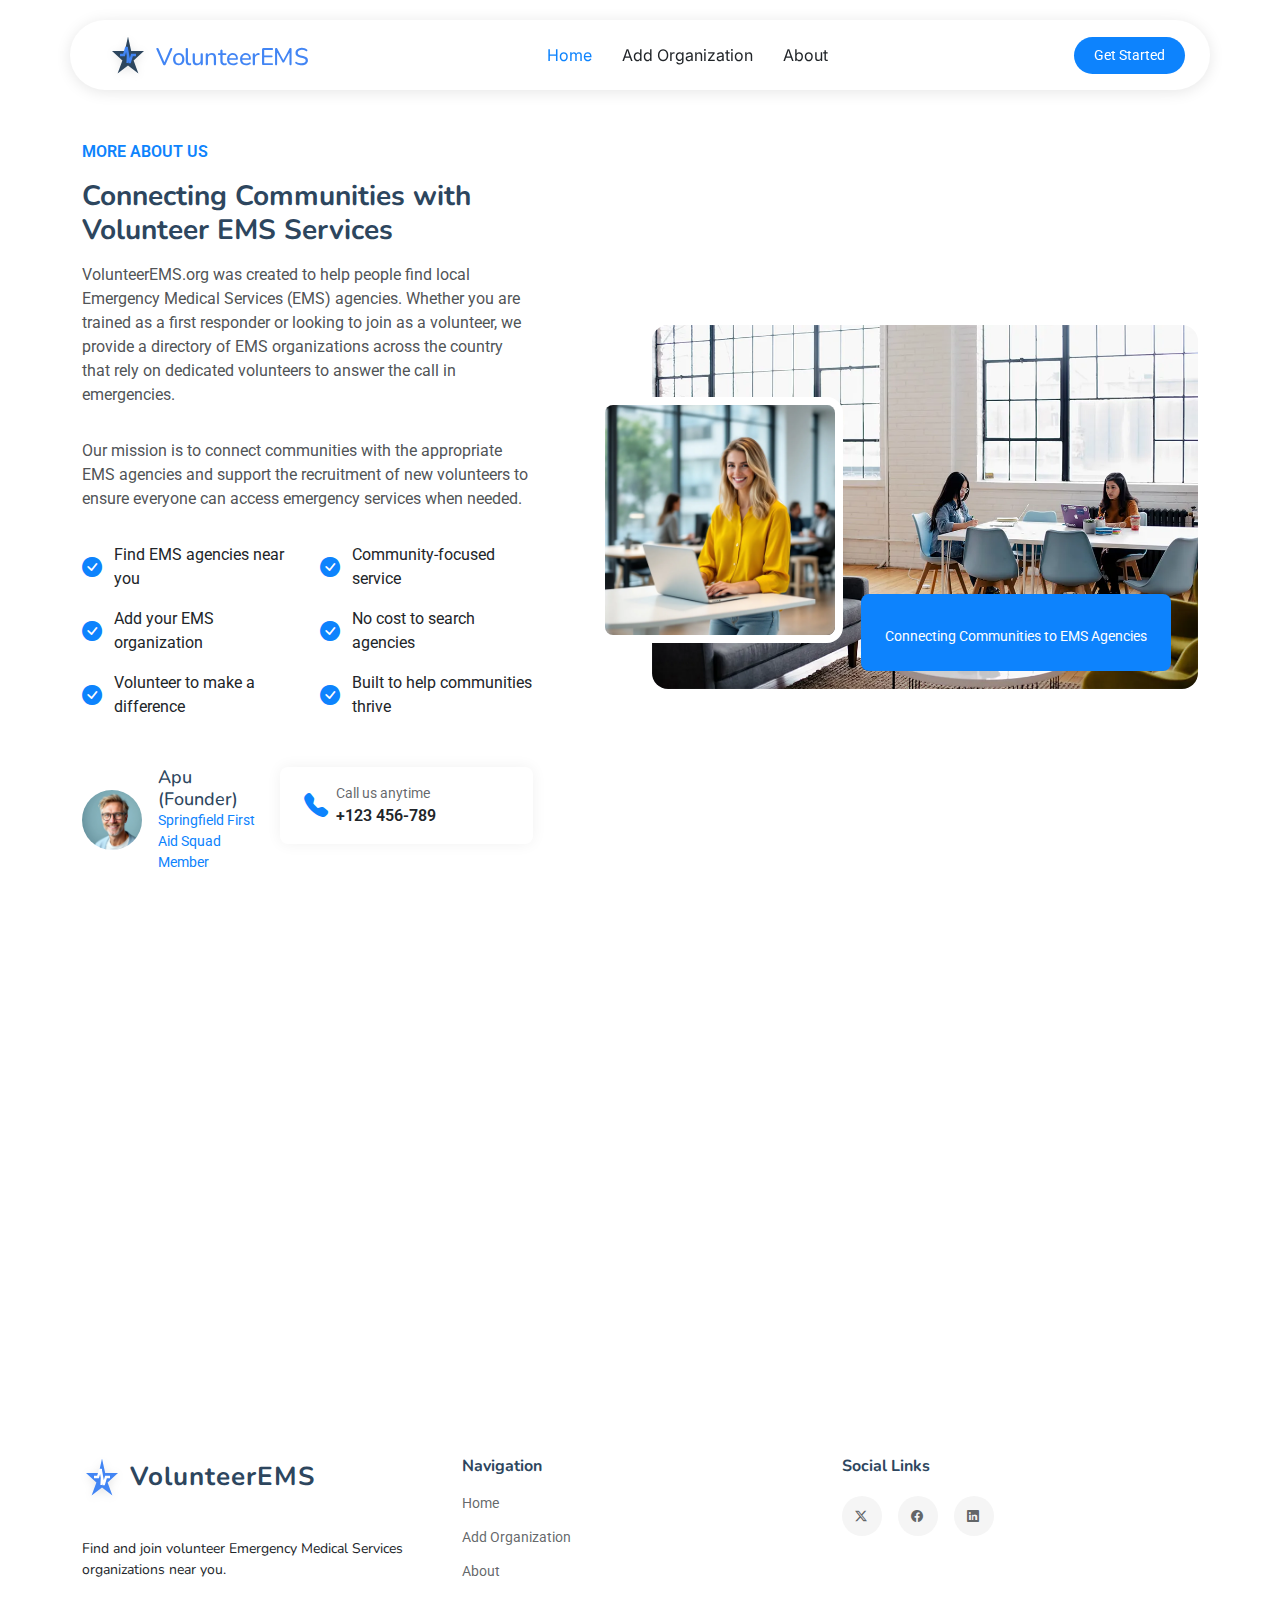
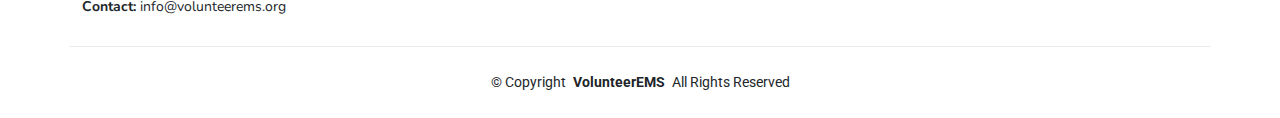
==== about-us.html @ 5d3831fa "about us page" ====
<!DOCTYPE html>
<html lang="en">
  <head>
    <meta charset="utf-8" />
    <meta content="width=device-width, initial-scale=1.0" name="viewport" />
    <title>VolunteerEMS - Emergency Medical Services Volunteer Directory</title>
    <meta
      name="description"
      content="Find and join volunteer Emergency Medical Services organizations near you. Connect with local EMS agencies and make a difference in your community."
    />
    <meta
      name="keywords"
      content="volunteer EMS, emergency medical services, EMS volunteer, medical volunteer, first responder volunteer, ambulance volunteer, emergency services"
    />

    <!-- Favicons -->
    <link
      rel="icon"
      type="image/svg+xml"
      href="[data-uri]"
    />
    <link
      rel="apple-touch-icon"
      type="image/svg+xml"
      href="[data-uri]"
    />

    <!-- Fonts -->
    <link href="https://fonts.googleapis.com" rel="preconnect" />
    <link href="https://fonts.gstatic.com" rel="preconnect" crossorigin />
    <link
      href="https://fonts.googleapis.com/css2?family=Roboto:ital,wght@0,100;0,300;0,400;0,500;0,700;0,900;1,100;1,300;1,400;1,500;1,700;1,900&family=Inter:wght@100;200;300;400;500;600;700;800;900&family=Nunito:ital,wght@0,200;0,300;0,400;0,500;0,600;0,700;0,800;0,900;1,200;1,300;1,400;1,500;1,600;1,700;1,800;1,900&display=swap"
      rel="stylesheet"
    />

    <!-- Vendor CSS Files -->
    <link
      href="assets/vendor/bootstrap/css/bootstrap.min.css"
      rel="stylesheet"
    />
    <link
      href="assets/vendor/bootstrap-icons/bootstrap-icons.css"
      rel="stylesheet"
    />
    <link href="assets/vendor/aos/aos.css" rel="stylesheet" />
    <link
      href="assets/vendor/glightbox/css/glightbox.min.css"
      rel="stylesheet"
    />
    <link href="assets/vendor/swiper/swiper-bundle.min.css" rel="stylesheet" />

    <!-- Main CSS File -->
    <link href="assets/css/main.css" rel="stylesheet" />
  </head>

  <body class="index-page">

  
    
    <header id="header" class="header d-flex align-items-center fixed-top">
      <div
        class="header-container container-fluid container-xl position-relative d-flex align-items-center justify-content-between"
      >
        <!-- Logo Section -->
        <a href="index.html" class="logo d-flex align-items-center me-auto me-xl-0">
          <div class="logo-wrapper d-flex align-items-center">
            <div class="logo-icon me-2">
              <svg viewBox="0 0 50 50" class="logo-svg" width="40" height="40">
                <!-- Star of Life base -->
                <path
                  class="star-base"
                  d="M25 2 L29 20 L45 20 L32 32 L38 48 L25 38 L12 48 L18 32 L5 20 L21 20 Z"
                  fill="#2d465e"
                />
                <!-- Heart Pulse overlay -->
                <path
                  class="pulse-line"
                  d="M15 25 L20 25 L23 15 L27 35 L30 25 L35 25"
                  stroke="#4285f4"
                  stroke-width="3"
                  fill="none"
                />
                <!-- Rod of Asclepius -->
                <path
                  class="medical-rod"
                  d="M24 15 Q25 25 24 35"
                  stroke="#4285f4"
                  stroke-width="2"
                  fill="none"
                />
              </svg>
            </div>
            <h1 class="sitename mb-0">
              <span class="volunteer" style="color: #4285f4">VolunteerEMS</span>
            </h1>
          </div>
        </a>

        <!-- Navigation Menu -->
        <nav id="navmenu" class="navmenu">
          <ul>
            <li><a href="index.html" class="active">Home</a></li>
            <li><a href="/add-organization">Add Organization</a></li>
            <li><a href="about-us.html">About</a></li>
          </ul>
          <i class="mobile-nav-toggle d-xl-none bi bi-list"></i>
        </nav>

        <!-- Action Button -->

        <a class="btn-getstarted" href="index.html#about">Get Started</a>
      </div>
    </header>

    <main class="main">
   
      <section id="about" class="about section">
        <div style="margin-top: 80px;" class="container" data-aos="fade-up" data-aos-delay="100">
          <div class="row gy-4 align-items-center justify-content-between">
            <!-- Left Section with Content -->
            <div class="col-xl-5" data-aos="fade-up" data-aos-delay="200">
              <span class="about-meta">MORE ABOUT US</span>
              <h2 class="about-title">Connecting Communities with Volunteer EMS Services</h2>
              <p class="about-description">
                VolunteerEMS.org was created to help people find local Emergency Medical Services (EMS)
                agencies. Whether you are trained as a first responder or looking to join as a volunteer, we provide
                a directory of EMS organizations across the country that rely on dedicated volunteers to answer
                the call in emergencies.
              </p>
              <p class="about-description">
                Our mission is to connect communities with the appropriate EMS agencies and support the
                recruitment of new volunteers to ensure everyone can access emergency services when needed.
              </p>
      
              <div class="row feature-list-wrapper">
                <div class="col-md-6">
                  <ul class="feature-list">
                    <li><i class="bi bi-check-circle-fill"></i> Find EMS agencies near you</li>
                    <li><i class="bi bi-check-circle-fill"></i> Add your EMS organization</li>
                    <li><i class="bi bi-check-circle-fill"></i> Volunteer to make a difference</li>
                  </ul>
                </div>
                <div class="col-md-6">
                  <ul class="feature-list">
                    <li><i class="bi bi-check-circle-fill"></i> Community-focused service</li>
                    <li><i class="bi bi-check-circle-fill"></i> No cost to search agencies</li>
                    <li><i class="bi bi-check-circle-fill"></i> Built to help communities thrive</li>
                  </ul>
                </div>
              </div>
      
              <div class="info-wrapper">
                <div class="row gy-4">
                  <div class="col-lg-5">
                    <div class="profile d-flex align-items-center gap-3">
                      <img
                        src="assets/img/avatar-1.webp"
                        alt="Founder Profile"
                        class="profile-image"
                      />
                      <div>
                        <h4 class="profile-name">Apu (Founder)</h4>
                        <p class="profile-position">Springfield First Aid Squad Member</p>
                      </div>
                    </div>
                  </div>
                  <div class="col-lg-7">
                    <div class="contact-info d-flex align-items-center gap-2">
                      <i class="bi bi-telephone-fill"></i>
                      <div>
                        <p class="contact-label">Call us anytime</p>
                        <p class="contact-number">+123 456-789</p>
                      </div>
                    </div>
                  </div>
                </div>
              </div>
            </div>
      
            <!-- Right Section with Images -->
            <div class="col-xl-6" data-aos="fade-up" data-aos-delay="300">
              <div class="image-wrapper">
                <div class="images position-relative" data-aos="zoom-out" data-aos-delay="400">
                  <img
                    src="assets/img/about-5.webp"
                    alt="EMS Volunteer Work"
                    class="img-fluid main-image rounded-4"
                  />
                  <img
                    src="assets/img/about-2.webp"
                    alt="EMS Team Collaboration"
                    class="img-fluid small-image rounded-4"
                  />
                </div>
                <div class="experience-badge floating">
                
                  <p>Connecting Communities to EMS Agencies</p>
                </div>
              </div>
            </div>
          </div>
        </div>
      </section>

      <section id="call-to-action" class="call-to-action section">
        <div class="container" data-aos="fade-up" data-aos-delay="100">
          <div
            class="row content justify-content-center align-items-center position-relative"
          >
            <div class="col-lg-8 mx-auto text-center">
              <h2 class="display-4 mb-4">Ready to Make a Difference?</h2>
              <p class="mb-4">
                Find volunteer EMS opportunities in your area and start your
                journey in emergency medical services
              </p>

              <!-- Search Box -->
              <div class="cta-search-wrapper mx-auto mb-4">
                <div class="search-box d-flex">
                  <input
                    type="text"
                    class="form-control form-control-lg"
                    placeholder="Enter ZIP Code"
                    aria-label="Enter your ZIP code"
                    maxlength="5"
                  />
                  <button class="btn btn-dark btn-lg search-btn">
                    Find EMS
                  </button>
                </div>
              </div>
            </div>

            <!-- Abstract Background Elements -->
            <div class="shape shape-1">
              <svg viewBox="0 0 200 200" xmlns="http://www.w3.org/2000/svg">
                <path
                  d="M47.1,-57.1C59.9,-45.6,68.5,-28.9,71.4,-10.9C74.2,7.1,71.3,26.3,61.5,41.1C51.7,55.9,35,66.2,16.9,69.2C-1.3,72.2,-21,67.8,-36.9,57.9C-52.8,48,-64.9,32.6,-69.1,15.1C-73.3,-2.4,-69.5,-22,-59.4,-37.1C-49.3,-52.2,-32.8,-62.9,-15.7,-64.9C1.5,-67,34.3,-68.5,47.1,-57.1Z"
                  transform="translate(100 100)"
                ></path>
              </svg>
            </div>

            <!-- Abstract Background Elements -->
            <div class="shape shape-1">
              <svg viewBox="0 0 200 200" xmlns="http://www.w3.org/2000/svg">
                <path
                  d="M47.1,-57.1C59.9,-45.6,68.5,-28.9,71.4,-10.9C74.2,7.1,71.3,26.3,61.5,41.1C51.7,55.9,35,66.2,16.9,69.2C-1.3,72.2,-21,67.8,-36.9,57.9C-52.8,48,-64.9,32.6,-69.1,15.1C-73.3,-2.4,-69.5,-22,-59.4,-37.1C-49.3,-52.2,-32.8,-62.9,-15.7,-64.9C1.5,-67,34.3,-68.5,47.1,-57.1Z"
                  transform="translate(100 100)"
                ></path>
              </svg>
            </div>

            <div class="shape shape-2">
              <svg viewBox="0 0 200 200" xmlns="http://www.w3.org/2000/svg">
                <path
                  d="M41.3,-49.1C54.4,-39.3,66.6,-27.2,71.1,-12.1C75.6,3,72.4,20.9,63.3,34.4C54.2,47.9,39.2,56.9,23.2,62.3C7.1,67.7,-10,69.4,-24.8,64.1C-39.7,58.8,-52.3,46.5,-60.1,31.5C-67.9,16.4,-70.9,-1.4,-66.3,-16.6C-61.8,-31.8,-49.7,-44.3,-36.3,-54C-22.9,-63.7,-8.2,-70.6,3.6,-75.1C15.4,-79.6,28.2,-58.9,41.3,-49.1Z"
                  transform="translate(100 100)"
                ></path>
              </svg>
            </div>

            <!-- Dot Pattern Groups -->
            <div class="dots dots-1">
              <svg viewBox="0 0 100 100" xmlns="http://www.w3.org/2000/svg">
                <pattern
                  id="dot-pattern"
                  x="0"
                  y="0"
                  width="20"
                  height="20"
                  patternUnits="userSpaceOnUse"
                >
                  <circle cx="2" cy="2" r="2" fill="currentColor"></circle>
                </pattern>
                <rect width="100" height="100" fill="url(#dot-pattern)"></rect>
              </svg>
            </div>

            <div class="dots dots-2">
              <svg viewBox="0 0 100 100" xmlns="http://www.w3.org/2000/svg">
                <pattern
                  id="dot-pattern-2"
                  x="0"
                  y="0"
                  width="20"
                  height="20"
                  patternUnits="userSpaceOnUse"
                >
                  <circle cx="2" cy="2" r="2" fill="currentColor"></circle>
                </pattern>
                <rect
                  width="100"
                  height="100"
                  fill="url(#dot-pattern-2)"
                ></rect>
              </svg>
            </div>

            <div class="shape shape-3">
              <svg viewBox="0 0 200 200" xmlns="http://www.w3.org/2000/svg">
                <path
                  d="M43.3,-57.1C57.4,-46.5,71.1,-32.6,75.3,-16.2C79.5,0.2,74.2,19.1,65.1,35.3C56,51.5,43.1,65,27.4,71.7C11.7,78.4,-6.8,78.3,-23.9,72.4C-41,66.5,-56.7,54.8,-65.4,39.2C-74.1,23.6,-75.8,4,-71.7,-13.2C-67.6,-30.4,-57.7,-45.2,-44.3,-56.1C-30.9,-67,-15.5,-74,0.7,-74.9C16.8,-75.8,33.7,-70.7,43.3,-57.1Z"
                  transform="translate(100 100)"
                ></path>
              </svg>
            </div>
          </div>
        </div>
      </section>
    </main>

    <footer id="footer" class="footer">
      <div class="container footer-top">
        <div class="row gy-4">
          <!-- About/Contact Section -->
          <div class="col-lg-4 col-md-6 footer-about">
            <a href="/" class="logo d-flex align-items-center">
              <!-- Logo SVG -->
              <div class="logo-icon me-2">
                <svg viewBox="0 0 50 50" class="logo-svg" width="40" height="40">
                  <path class="star-base" d="M25 2 L29 20 L45 20 L32 32 L38 48 L25 38 L12 48 L18 32 L5 20 L21 20 Z" fill="#4285f4"/>
                  <path class="pulse-line" d="M15 25 L20 25 L23 15 L27 35 L30 25 L35 25" stroke="white" stroke-width="3" fill="none"/>
                  <path class="medical-rod" d="M24 15 Q25 25 24 35" stroke="white" stroke-width="2" fill="none"/>
                </svg>
              </div>
              <span class="sitename">VolunteerEMS</span>
            </a>
            <div class="footer-contact pt-3">
              <p>Find and join volunteer Emergency Medical Services organizations near you.</p>
              <p class="mt-3">
                <strong>Contact:</strong>
                <span>info@volunteerems.org</span>
              </p>
            </div>
          </div>
    
          <!-- Quick Links -->
          <div class="col-lg-4 col-md-3 footer-links">
            <h4>Navigation</h4>
            <ul>
              <li><a href="/">Home</a></li>
              <li><a href="/add-organization">Add Organization</a></li>
              <li><a href="/about">About</a></li>
            </ul>
          </div>
    
          <!-- Social Links -->
          <div class="col-lg-4 col-md-3 footer-links">
            <h4>Social Links</h4>
            <ul class="social-links d-flex gap-3">
              <li>
                <a href="#" aria-label="Twitter" class="d-flex align-items-center justify-content-center">
                  <i class="bi bi-twitter-x"></i>
                </a>
              </li>
              <li>
                <a href="#" aria-label="Facebook" class="d-flex align-items-center justify-content-center">
                  <i class="bi bi-facebook"></i>
                </a>
              </li>
              <li>
                <a href="#" aria-label="LinkedIn" class="d-flex align-items-center justify-content-center">
                  <i class="bi bi-linkedin"></i>
                </a>
              </li>
            </ul>
          </div>
        </div>
      </div>
      <div class="container copyright text-center mt-4">
        <p>
          © <span>Copyright</span>
          <strong class="px-1">VolunteerEMS</strong>
          <span>All Rights Reserved</span>
        </p>
      </div>
    </footer>

  

    <!-- Scroll Top -->
    <a
      href="#"
      id="scroll-top"
      class="scroll-top d-flex align-items-center justify-content-center"
      ><i class="bi bi-arrow-up-short"></i
    ></a>

    <!-- Vendor JS Files -->
    <script src="assets/vendor/bootstrap/js/bootstrap.bundle.min.js"></script>
    <script src="assets/vendor/php-email-form/validate.js"></script>
    <script src="assets/vendor/aos/aos.js"></script>
    <script src="assets/vendor/glightbox/js/glightbox.min.js"></script>
    <script src="assets/vendor/swiper/swiper-bundle.min.js"></script>
    <script src="assets/vendor/purecounter/purecounter_vanilla.js"></script>

    <!-- Main JS File -->
    <script src="assets/js/main.js"></script>
    <script>window.addEventListener('load', function () {
        window.scrollTo(0, 0);
      });</script>
  </body>
</html>
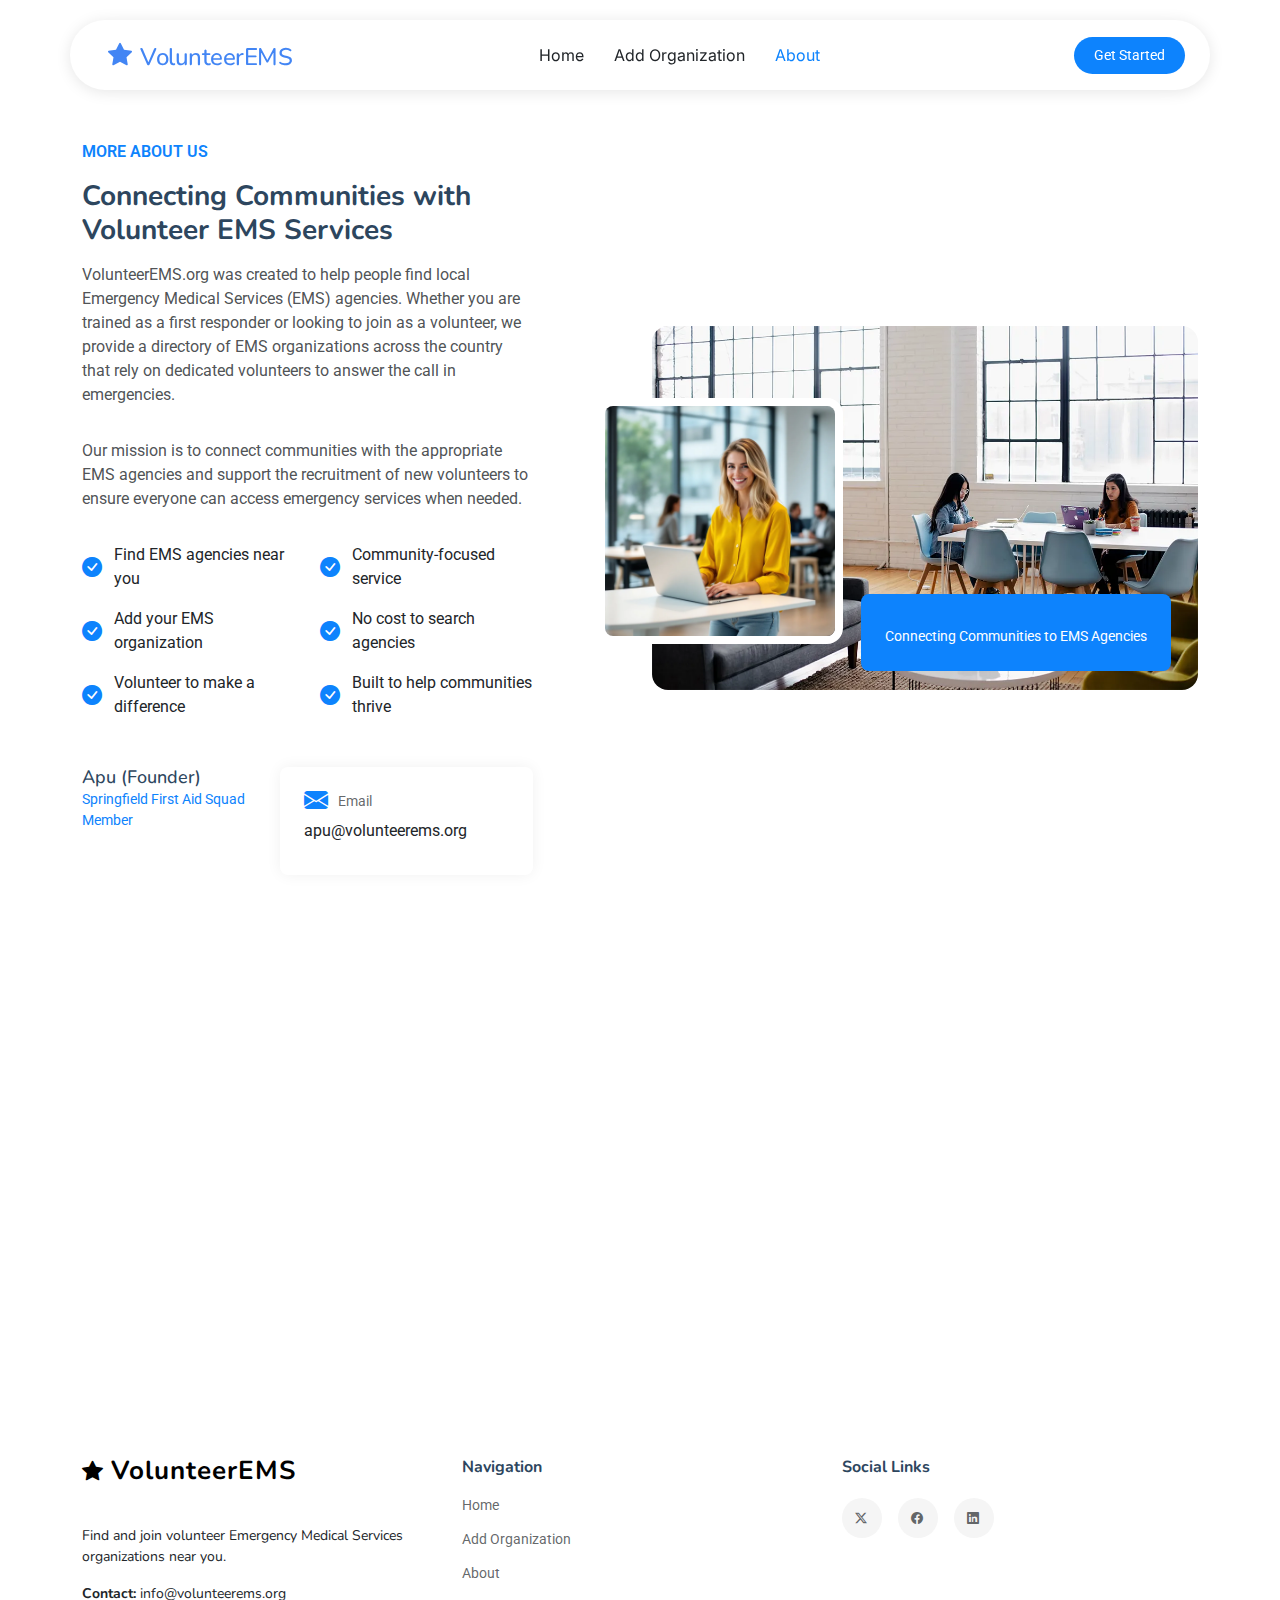
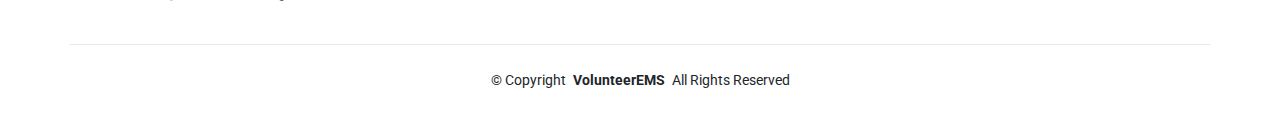
==== commit ee2bbd97: "css" ====
--- a/about-us.html
+++ b/about-us.html
@@ -65,30 +65,8 @@
         <a href="index.html" class="logo d-flex align-items-center me-auto me-xl-0">
           <div class="logo-wrapper d-flex align-items-center">
             <div class="logo-icon me-2">
-              <svg viewBox="0 0 50 50" class="logo-svg" width="40" height="40">
-                <!-- Star of Life base -->
-                <path
-                  class="star-base"
-                  d="M25 2 L29 20 L45 20 L32 32 L38 48 L25 38 L12 48 L18 32 L5 20 L21 20 Z"
-                  fill="#2d465e"
-                />
-                <!-- Heart Pulse overlay -->
-                <path
-                  class="pulse-line"
-                  d="M15 25 L20 25 L23 15 L27 35 L30 25 L35 25"
-                  stroke="#4285f4"
-                  stroke-width="3"
-                  fill="none"
-                />
-                <!-- Rod of Asclepius -->
-                <path
-                  class="medical-rod"
-                  d="M24 15 Q25 25 24 35"
-                  stroke="#4285f4"
-                  stroke-width="2"
-                  fill="none"
-                />
-              </svg>
+                <i class="bi bi-star-fill logo-star"></i>
+
             </div>
             <h1 class="sitename mb-0">
               <span class="volunteer" style="color: #4285f4">VolunteerEMS</span>
@@ -99,9 +77,9 @@
         <!-- Navigation Menu -->
         <nav id="navmenu" class="navmenu">
           <ul>
-            <li><a href="index.html" class="active">Home</a></li>
-            <li><a href="/add-organization">Add Organization</a></li>
-            <li><a href="about-us.html">About</a></li>
+            <li><a href="index.html" >Home</a></li>
+            <li><a href="add-organization.html" >Add Organization</a></li>
+            <li><a href="about-us.html" class="active">About</a></li>
           </ul>
           <i class="mobile-nav-toggle d-xl-none bi bi-list"></i>
         </nav>
@@ -153,11 +131,7 @@
                 <div class="row gy-4">
                   <div class="col-lg-5">
                     <div class="profile d-flex align-items-center gap-3">
-                      <img
-                        src="assets/img/avatar-1.webp"
-                        alt="Founder Profile"
-                        class="profile-image"
-                      />
+                     
                       <div>
                         <h4 class="profile-name">Apu (Founder)</h4>
                         <p class="profile-position">Springfield First Aid Squad Member</p>
@@ -166,13 +140,14 @@
                   </div>
                   <div class="col-lg-7">
                     <div class="contact-info d-flex align-items-center gap-2">
-                      <i class="bi bi-telephone-fill"></i>
+                      <!-- Correct mail icon from Bootstrap Icons -->
                       <div>
-                        <p class="contact-label">Call us anytime</p>
-                        <p class="contact-number">+123 456-789</p>
+                        <p class="contact-label"> <i class="bi bi-envelope-fill"></i>Email</p> <!-- Adjusted label -->
+                        <p class="contact-email">apu@volunteerems.org</p>
                       </div>
                     </div>
                   </div>
+                  
                 </div>
               </div>
             </div>
@@ -308,6 +283,8 @@
           </div>
         </div>
       </section>
+
+      
     </main>
 
     <footer id="footer" class="footer">
@@ -318,13 +295,10 @@
             <a href="/" class="logo d-flex align-items-center">
               <!-- Logo SVG -->
               <div class="logo-icon me-2">
-                <svg viewBox="0 0 50 50" class="logo-svg" width="40" height="40">
-                  <path class="star-base" d="M25 2 L29 20 L45 20 L32 32 L38 48 L25 38 L12 48 L18 32 L5 20 L21 20 Z" fill="#4285f4"/>
-                  <path class="pulse-line" d="M15 25 L20 25 L23 15 L27 35 L30 25 L35 25" stroke="white" stroke-width="3" fill="none"/>
-                  <path class="medical-rod" d="M24 15 Q25 25 24 35" stroke="white" stroke-width="2" fill="none"/>
-                </svg>
-              </div>
-              <span class="sitename">VolunteerEMS</span>
+                <i style="color: black;" class="bi bi-star-fill logo-star"></i>
+
+              </div>
+              <span style="color: black;" class="sitename">VolunteerEMS</span>
             </a>
             <div class="footer-contact pt-3">
               <p>Find and join volunteer Emergency Medical Services organizations near you.</p>
@@ -339,9 +313,9 @@
           <div class="col-lg-4 col-md-3 footer-links">
             <h4>Navigation</h4>
             <ul>
-              <li><a href="/">Home</a></li>
-              <li><a href="/add-organization">Add Organization</a></li>
-              <li><a href="/about">About</a></li>
+              <li><a href="index.html">Home</a></li>
+              <li><a href="add-organization.html">Add Organization</a></li>
+              <li><a href="about-us.html">About</a></li>
             </ul>
           </div>
     
@@ -389,11 +363,9 @@
 
     <!-- Vendor JS Files -->
     <script src="assets/vendor/bootstrap/js/bootstrap.bundle.min.js"></script>
-    <script src="assets/vendor/php-email-form/validate.js"></script>
     <script src="assets/vendor/aos/aos.js"></script>
     <script src="assets/vendor/glightbox/js/glightbox.min.js"></script>
-    <script src="assets/vendor/swiper/swiper-bundle.min.js"></script>
-    <script src="assets/vendor/purecounter/purecounter_vanilla.js"></script>
+
 
     <!-- Main JS File -->
     <script src="assets/js/main.js"></script>
--- a/assets/css/main.css
+++ b/assets/css/main.css
@@ -1175,11 +1175,19 @@
   color: var(--accent-color);
   font-size: 1.5rem;
 }
-
+.logo-star {
+  color: #4285f4; /* Theme's primary color */
+  font-size: 1.5em; /* Adjust size if necessary */
+}
 .about .contact-info .contact-label {
   color: color-mix(in srgb, var(--default-color), transparent 30%);
   font-size: 0.875rem;
   margin: 0;
+  display: flex;
+  align-items: center;
+}
+.about .contact-info .contact-label .bi{
+  margin-right: 10px;
 }
 
 .about .contact-info .contact-number {
@@ -1288,6 +1296,9 @@
 /*--------------------------------------------------------------
 # Features Section
 --------------------------------------------------------------*/
+.features{
+  margin-top: 30px;
+}
 .features .nav-tabs {
   border: 0;
   background-color: color-mix(in srgb, var(--default-color), transparent 96%);
@@ -2608,3 +2619,7 @@
   opacity: 0.8;
 }
 
+#add-organization{
+  padding-top: 150px;
+}
+
